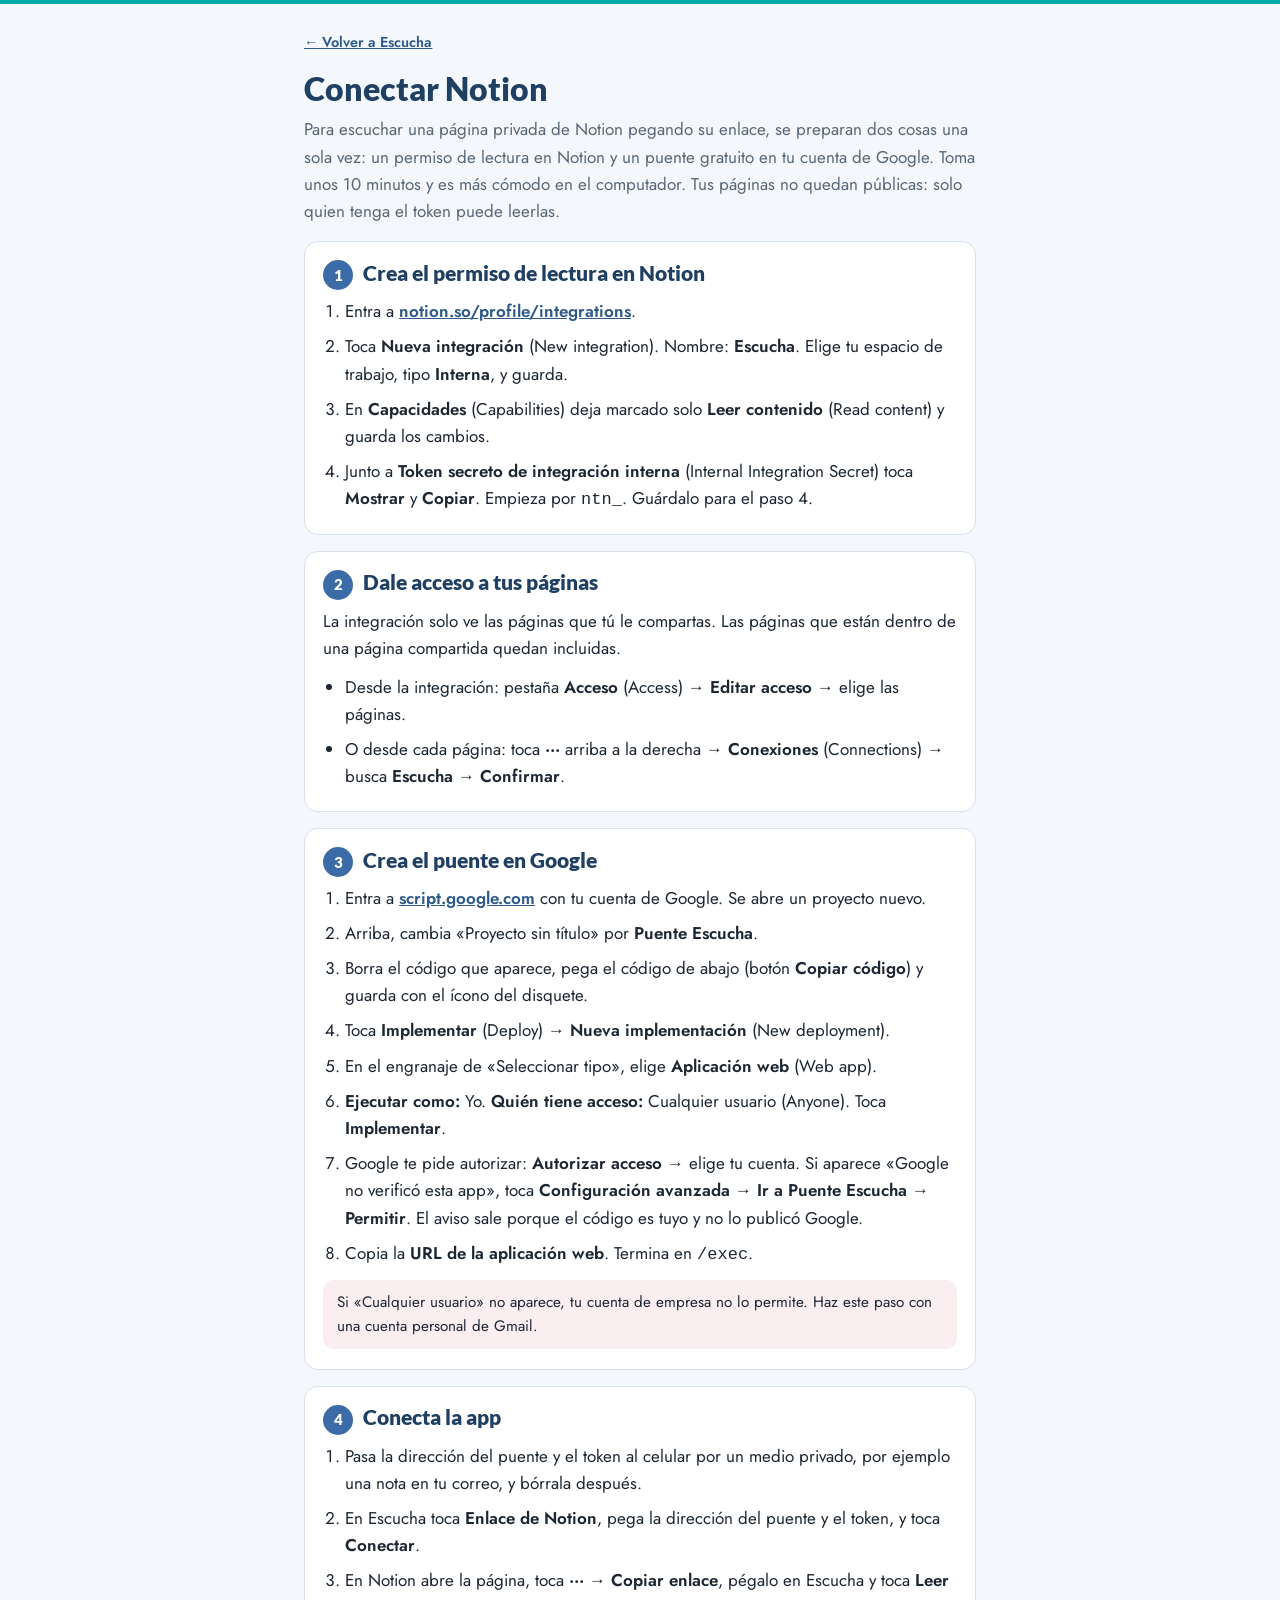
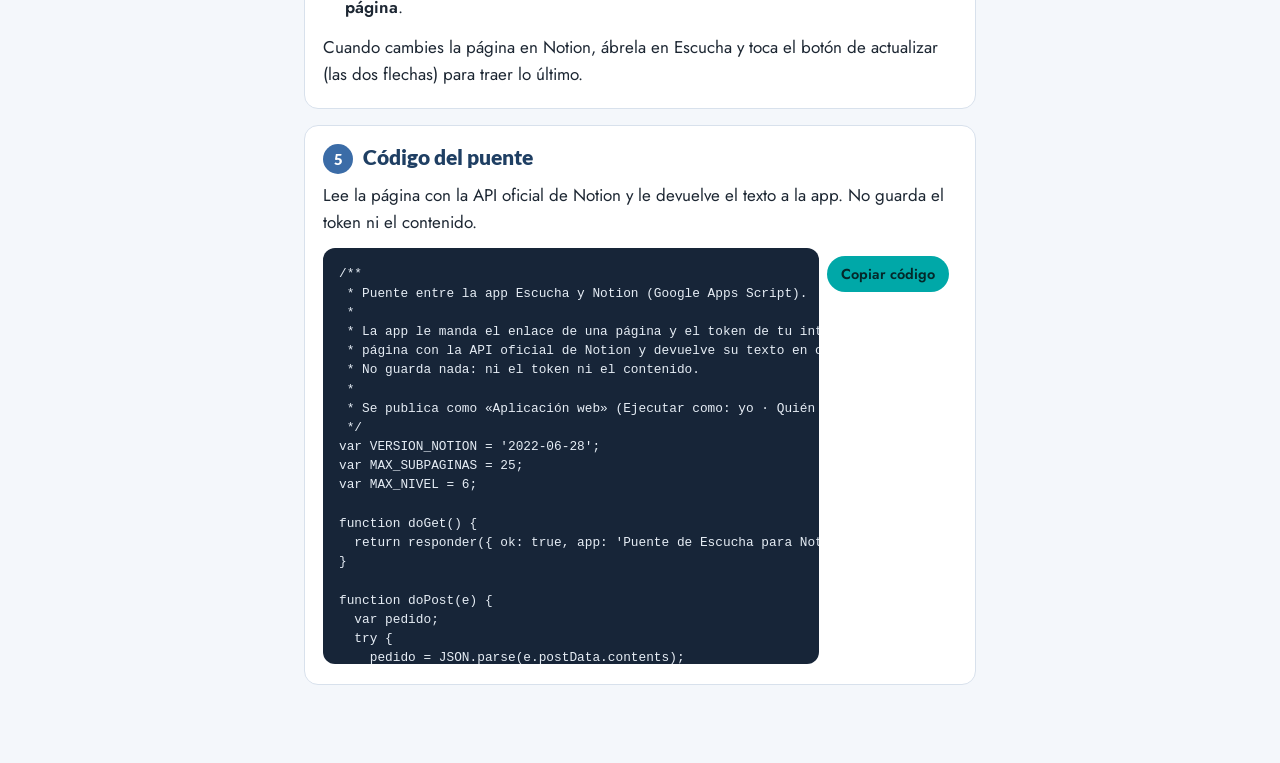
==== notion.html @ 5f9fbf52 "Escuchar páginas de Notion pegando su enlace Botón «Enlace de Notion»: lee páginas privadas con la A" ====
<!doctype html>
<html lang="es">
<head>
<meta charset="utf-8">
<meta name="viewport" content="width=device-width,initial-scale=1,viewport-fit=cover">
<title>Conectar Notion</title>
<meta name="description" content="Cómo conectar Escucha con Notion para escuchar tus páginas pegando su enlace.">
<meta name="theme-color" content="#1f3f63">
<link rel="icon" href="iconos/favicon-64.png" type="image/png">
<link rel="stylesheet" href="fuentes/fuentes.css">
<style>
/* Layout: una columna de lectura con pasos numerados (es un procedimiento en orden) y el código al final. */
:root {
  --azul: #3b6ca7;
  --azul-hondo: #1f3f63;
  --turquesa: #00a8a8;
  --fondo: #f4f7fb;
  --superficie: #ffffff;
  --texto: #1d2733;
  --texto-2: #586779;
  --titulo: #1f3f63;
  --enlace: #2d5a8a;
  --borde: #d8e1ec;
  --nota: #fbeef1;
  --codigo: #172538;
  --codigo-texto: #e6edf5;
  --f-titulo: "Lato", "Helvetica Neue", Arial, sans-serif;
  --f-texto: "Jost", "Century Gothic", "Helvetica Neue", Arial, sans-serif;
  color-scheme: light;
}
@media (prefers-color-scheme: dark) {
  :root {
    --fondo: #0f1a27;
    --superficie: #172538;
    --texto: #e6edf5;
    --texto-2: #9fb1c5;
    --titulo: #c3d3e6;
    --enlace: #9fc0e8;
    --borde: #2a3d56;
    --nota: #3a2630;
    --codigo: #0b131d;
    color-scheme: dark;
  }
}
* { box-sizing: border-box; }
body { margin: 0; background: var(--fondo); color: var(--texto); font-family: var(--f-texto); font-size: 1.0625rem; line-height: 1.6; }
.franja { height: 4px; background: var(--turquesa); }
main { max-width: 44rem; margin: 0 auto; padding: 24px 16px 64px; }
h1, h2 { font-family: var(--f-titulo); color: var(--titulo); text-wrap: balance; line-height: 1.2; }
h1 { font-weight: 900; font-size: 2rem; margin: 8px 0 8px; }
h2 { font-weight: 900; font-size: 1.3rem; margin: 0 0 8px; }
p { margin: 0 0 12px; }
a { color: var(--enlace); font-weight: 600; }
.volver { display: inline-block; margin-bottom: 8px; font-size: 0.9rem; }
.intro { color: var(--texto-2); }
.paso { background: var(--superficie); border: 1px solid var(--borde); border-radius: 14px; padding: 18px 18px 8px; margin: 16px 0; }
.paso h2 { display: flex; gap: 10px; align-items: baseline; }
.paso h2 span { flex: none; display: inline-grid; place-items: center; width: 30px; height: 30px; border-radius: 50%; background: var(--azul); color: #ffffff; font-size: 0.95rem; }
ol, ul { margin: 0 0 12px; padding-left: 1.3em; }
li { margin-bottom: 8px; }
b { font-weight: 600; }
.nota { background: var(--nota); border-radius: 10px; padding: 10px 14px; font-size: 0.95rem; margin: 0 0 12px; }
.codigo-caja { position: relative; margin: 8px 0 12px; }
pre { margin: 0; background: var(--codigo); color: var(--codigo-texto); border-radius: 12px; padding: 16px; overflow: auto; max-height: 26rem; font: 0.8rem/1.5 ui-monospace, "SF Mono", Menlo, Consolas, monospace; }
.copiar { position: sticky; top: 8px; float: right; margin: 8px; border: 0; border-radius: 999px; padding: 8px 14px; background: var(--turquesa); color: #04282a; font: 600 0.9rem var(--f-texto); cursor: pointer; }
:focus-visible { outline: 3px solid var(--turquesa); outline-offset: 2px; }
</style>
</head>
<body>
<div class="franja"></div>
<main>
  <a class="volver" href="./">← Volver a Escucha</a>
  <h1>Conectar Notion</h1>
  <p class="intro">Para escuchar una página privada de Notion pegando su enlace, se preparan dos cosas una sola vez: un permiso de lectura en Notion y un puente gratuito en tu cuenta de Google. Toma unos 10 minutos y es más cómodo en el computador. Tus páginas no quedan públicas: solo quien tenga el token puede leerlas.</p>

  <section class="paso">
    <h2><span>1</span>Crea el permiso de lectura en Notion</h2>
    <ol>
      <li>Entra a <a href="https://www.notion.so/profile/integrations" target="_blank" rel="noopener">notion.so/profile/integrations</a>.</li>
      <li>Toca <b>Nueva integración</b> (New integration). Nombre: <b>Escucha</b>. Elige tu espacio de trabajo, tipo <b>Interna</b>, y guarda.</li>
      <li>En <b>Capacidades</b> (Capabilities) deja marcado solo <b>Leer contenido</b> (Read content) y guarda los cambios.</li>
      <li>Junto a <b>Token secreto de integración interna</b> (Internal Integration Secret) toca <b>Mostrar</b> y <b>Copiar</b>. Empieza por <code>ntn_</code>. Guárdalo para el paso 4.</li>
    </ol>
  </section>

  <section class="paso">
    <h2><span>2</span>Dale acceso a tus páginas</h2>
    <p>La integración solo ve las páginas que tú le compartas. Las páginas que están dentro de una página compartida quedan incluidas.</p>
    <ul>
      <li>Desde la integración: pestaña <b>Acceso</b> (Access) → <b>Editar acceso</b> → elige las páginas.</li>
      <li>O desde cada página: toca <b>···</b> arriba a la derecha → <b>Conexiones</b> (Connections) → busca <b>Escucha</b> → <b>Confirmar</b>.</li>
    </ul>
  </section>

  <section class="paso">
    <h2><span>3</span>Crea el puente en Google</h2>
    <ol>
      <li>Entra a <a href="https://script.google.com/home/projects/create" target="_blank" rel="noopener">script.google.com</a> con tu cuenta de Google. Se abre un proyecto nuevo.</li>
      <li>Arriba, cambia «Proyecto sin título» por <b>Puente Escucha</b>.</li>
      <li>Borra el código que aparece, pega el código de abajo (botón <b>Copiar código</b>) y guarda con el ícono del disquete.</li>
      <li>Toca <b>Implementar</b> (Deploy) → <b>Nueva implementación</b> (New deployment).</li>
      <li>En el engranaje de «Seleccionar tipo», elige <b>Aplicación web</b> (Web app).</li>
      <li><b>Ejecutar como:</b> Yo. <b>Quién tiene acceso:</b> Cualquier usuario (Anyone). Toca <b>Implementar</b>.</li>
      <li>Google te pide autorizar: <b>Autorizar acceso</b> → elige tu cuenta. Si aparece «Google no verificó esta app», toca <b>Configuración avanzada</b> → <b>Ir a Puente Escucha</b> → <b>Permitir</b>. El aviso sale porque el código es tuyo y no lo publicó Google.</li>
      <li>Copia la <b>URL de la aplicación web</b>. Termina en <code>/exec</code>.</li>
    </ol>
    <p class="nota">Si «Cualquier usuario» no aparece, tu cuenta de empresa no lo permite. Haz este paso con una cuenta personal de Gmail.</p>
  </section>

  <section class="paso">
    <h2><span>4</span>Conecta la app</h2>
    <ol>
      <li>Pasa la dirección del puente y el token al celular por un medio privado, por ejemplo una nota en tu correo, y bórrala después.</li>
      <li>En Escucha toca <b>Enlace de Notion</b>, pega la dirección del puente y el token, y toca <b>Conectar</b>.</li>
      <li>En Notion abre la página, toca <b>···</b> → <b>Copiar enlace</b>, pégalo en Escucha y toca <b>Leer página</b>.</li>
    </ol>
    <p>Cuando cambies la página en Notion, ábrela en Escucha y toca el botón de actualizar (las dos flechas) para traer lo último.</p>
  </section>

  <section class="paso">
    <h2><span>5</span>Código del puente</h2>
    <p>Lee la página con la API oficial de Notion y le devuelve el texto a la app. No guarda el token ni el contenido.</p>
    <div class="codigo-caja">
      <button class="copiar" id="copiar" type="button">Copiar código</button>
      <pre id="codigo">/**
 * Puente entre la app Escucha y Notion (Google Apps Script).
 *
 * La app le manda el enlace de una página y el token de tu integración de Notion; el puente lee la
 * página con la API oficial de Notion y devuelve su texto en orden (títulos, párrafos, listas, tablas).
 * No guarda nada: ni el token ni el contenido.
 *
 * Se publica como «Aplicación web» (Ejecutar como: yo · Quién tiene acceso: cualquier usuario).
 */
var VERSION_NOTION = &#x27;2022-06-28&#x27;;
var MAX_SUBPAGINAS = 25;
var MAX_NIVEL = 6;

function doGet() {
  return responder({ ok: true, app: &#x27;Puente de Escucha para Notion&#x27; });
}

function doPost(e) {
  var pedido;
  try {
    pedido = JSON.parse(e.postData.contents);
  } catch (err) {
    return responder({ error: &#x27;pedido&#x27; });
  }
  return responder(atender(pedido));
}

function responder(datos) {
  return ContentService.createTextOutput(JSON.stringify(datos)).setMimeType(ContentService.MimeType.JSON);
}

function atender(pedido) {
  if (!pedido || !pedido.token) return { error: &#x27;token&#x27; };
  var api = crearApi(pedido.token);
  try {
    if (pedido.prueba) {
      var yo = api(&#x27;users/me&#x27;);
      return { ok: true, nombre: yo.name || &#x27;integración&#x27; };
    }
    var id = idDeNotion(pedido.pagina || &#x27;&#x27;);
    if (!id) return { error: &#x27;enlace&#x27; };
    return leerPagina(api, id, !!pedido.subpaginas);
  } catch (err) {
    return { error: err.codigo || &#x27;notion&#x27;, detalle: String(err.message || err) };
  }
}

// Saca el identificador de 32 caracteres de cualquier enlace de Notion
// (notion.so, app.notion.com, notion.site, con o sin título, con ?p= de una página abierta encima).
function idDeNotion(enlace) {
  var texto = String(enlace).trim();
  var encima = texto.match(/[?&amp;]p=([0-9a-f]{32})/i);
  var ruta = texto.split(/[?#]/)[0];
  var todos = ruta.match(/[0-9a-f]{32}|[0-9a-f]{8}-[0-9a-f]{4}-[0-9a-f]{4}-[0-9a-f]{4}-[0-9a-f]{12}/gi);
  var crudo = encima ? encima[1] : todos ? todos[todos.length - 1] : &#x27;&#x27;;
  var h = crudo.replace(/-/g, &#x27;&#x27;).toLowerCase();
  if (h.length !== 32) return &#x27;&#x27;;
  return h.slice(0, 8) + &#x27;-&#x27; + h.slice(8, 12) + &#x27;-&#x27; + h.slice(12, 16) + &#x27;-&#x27; + h.slice(16, 20) + &#x27;-&#x27; + h.slice(20);
}

function crearApi(token) {
  return function (ruta, metodo, cuerpo) {
    var opciones = {
      method: metodo || &#x27;get&#x27;,
      headers: { Authorization: &#x27;Bearer &#x27; + token, &#x27;Notion-Version&#x27;: VERSION_NOTION },
      muteHttpExceptions: true,
    };
    if (cuerpo) {
      opciones.contentType = &#x27;application/json&#x27;;
      opciones.payload = JSON.stringify(cuerpo);
    }
    for (var intento = 0; intento &lt; 4; intento++) {
      var r = UrlFetchApp.fetch(&#x27;https://api.notion.com/v1/&#x27; + ruta, opciones);
      var codigo = r.getResponseCode();
      if (codigo === 429 || codigo &gt;= 500) {
        Utilities.sleep(800 * (intento + 1));
        continue;
      }
      var datos = JSON.parse(r.getContentText() || &#x27;{}&#x27;);
      if (codigo &gt;= 400) {
        var error = new Error(datos.message || &#x27;Notion respondió &#x27; + codigo);
        error.codigo = traducirError(codigo, datos.code);
        throw error;
      }
      return datos;
    }
    var ocupado = new Error(&#x27;Notion está ocupado&#x27;);
    ocupado.codigo = &#x27;ocupado&#x27;;
    throw ocupado;
  };
}

function traducirError(codigo, code) {
  if (codigo === 401 || code === &#x27;unauthorized&#x27;) return &#x27;token&#x27;;
  if (codigo === 404 || code === &#x27;object_not_found&#x27;) return &#x27;sin-acceso&#x27;;
  if (codigo === 403 || code === &#x27;restricted_resource&#x27;) return &#x27;sin-permiso&#x27;;
  if (code === &#x27;validation_error&#x27;) return &#x27;enlace&#x27;;
  return &#x27;notion&#x27;;
}

function leerPagina(api, id, conSubpaginas) {
  var pagina;
  try {
    pagina = api(&#x27;pages/&#x27; + id);
  } catch (err) {
    if (err.codigo !== &#x27;sin-acceso&#x27; &amp;&amp; err.codigo !== &#x27;enlace&#x27;) throw err;
    return leerBaseDeDatos(api, id, err);
  }
  var bloques = [];
  leerHijos(api, id, bloques, { nivel: 0, subpaginas: conSubpaginas, enSubpagina: false, contador: { subpaginas: 0 } });
  return { titulo: tituloDePagina(pagina), bloques: bloques, url: pagina.url };
}

// El enlace puede ser de una base de datos (una tabla de Notion): se leen los nombres de sus filas.
function leerBaseDeDatos(api, id, errorPagina) {
  var base;
  try {
    base = api(&#x27;databases/&#x27; + id);
  } catch (err) {
    throw errorPagina;
  }
  var bloques = [];
  var cursor = null;
  var vueltas = 0;
  do {
    var r = api(&#x27;databases/&#x27; + id + &#x27;/query&#x27;, &#x27;post&#x27;, cursor ? { page_size: 100, start_cursor: cursor } : { page_size: 100 });
    r.results.forEach(function (fila) { poner(bloques, &#x27;li&#x27;, tituloDePagina(fila)); });
    cursor = r.has_more ? r.next_cursor : null;
    vueltas++;
  } while (cursor &amp;&amp; vueltas &lt; 5);
  return { titulo: texto(base.title) || &#x27;Base de datos&#x27;, bloques: bloques, url: base.url };
}

function tituloDePagina(p) {
  var props = (p &amp;&amp; p.properties) || {};
  for (var k in props) {
    if (props[k] &amp;&amp; props[k].type === &#x27;title&#x27;) return texto(props[k].title) || &#x27;Sin título&#x27;;
  }
  return &#x27;Sin título&#x27;;
}

// Las menciones (personas, fechas, páginas) llegan con «@» adelante; se quita para que la voz no diga «arroba».
function texto(rico) {
  return (rico || []).map(function (t) {
    var s = t.plain_text || &#x27;&#x27;;
    return t.type === &#x27;mention&#x27; ? s.replace(/^@/, &#x27;&#x27;) : s;
  }).join(&#x27;&#x27;).trim();
}

function poner(salida, tipo, valor) {
  var limpio = String(valor || &#x27;&#x27;).replace(/\s+/g, &#x27; &#x27;).trim();
  if (/[\p{L}\p{N}]/u.test(limpio)) salida.push({ t: tipo, x: limpio });
}

function leerHijos(api, id, salida, ctx) {
  var cursor = null;
  do {
    var r = api(&#x27;blocks/&#x27; + id + &#x27;/children?page_size=100&#x27; + (cursor ? &#x27;&amp;start_cursor=&#x27; + encodeURIComponent(cursor) : &#x27;&#x27;));
    r.results.forEach(function (b) { convertir(api, b, salida, ctx); });
    cursor = r.has_more ? r.next_cursor : null;
  } while (cursor);
}

function convertir(api, b, salida, ctx) {
  var d = b[b.type] || {};
  var bajar = b.has_children &amp;&amp; ctx.nivel &lt; MAX_NIVEL;
  switch (b.type) {
    case &#x27;heading_1&#x27;:
    case &#x27;heading_2&#x27;:
    case &#x27;heading_3&#x27;:
      poner(salida, &#x27;h&#x27;, texto(d.rich_text));
      break;
    case &#x27;paragraph&#x27;:
    case &#x27;toggle&#x27;:
      poner(salida, &#x27;p&#x27;, texto(d.rich_text));
      break;
    case &#x27;bulleted_list_item&#x27;:
    case &#x27;numbered_list_item&#x27;:
      poner(salida, &#x27;li&#x27;, texto(d.rich_text));
      break;
    case &#x27;to_do&#x27;:
      poner(salida, &#x27;li&#x27;, texto(d.rich_text) + (d.checked ? &#x27; (hecho)&#x27; : &#x27;&#x27;));
      break;
    case &#x27;quote&#x27;:
    case &#x27;callout&#x27;:
      poner(salida, &#x27;q&#x27;, texto(d.rich_text));
      break;
    case &#x27;image&#x27;:
    case &#x27;video&#x27;:
    case &#x27;audio&#x27;:
    case &#x27;file&#x27;:
    case &#x27;pdf&#x27;:
      poner(salida, &#x27;p&#x27;, texto(d.caption));
      break;
    case &#x27;table&#x27;:
      if (b.has_children) leerTabla(api, b.id, salida);
      bajar = false;
      break;
    case &#x27;child_page&#x27;:
      poner(salida, &#x27;h&#x27;, d.title);
      if (ctx.subpaginas &amp;&amp; !ctx.enSubpagina &amp;&amp; ctx.contador.subpaginas &lt; MAX_SUBPAGINAS) {
        ctx.contador.subpaginas++;
        leerHijos(api, b.id, salida, { nivel: ctx.nivel + 1, subpaginas: false, enSubpagina: true, contador: ctx.contador });
      }
      bajar = false;
      break;
    case &#x27;child_database&#x27;:
      poner(salida, &#x27;h&#x27;, d.title);
      bajar = false;
      break;
    case &#x27;code&#x27;:
    case &#x27;equation&#x27;:
    case &#x27;divider&#x27;:
    case &#x27;breadcrumb&#x27;:
    case &#x27;table_of_contents&#x27;:
    case &#x27;bookmark&#x27;:
    case &#x27;embed&#x27;:
    case &#x27;link_preview&#x27;:
    case &#x27;link_to_page&#x27;:
    case &#x27;unsupported&#x27;:
      bajar = false;
      break;
    default:
      // column_list, column, synced_block, template: no tienen texto propio, solo lo que llevan adentro
      break;
  }
  if (bajar) leerHijos(api, b.id, salida, { nivel: ctx.nivel + 1, subpaginas: ctx.subpaginas, enSubpagina: ctx.enSubpagina, contador: ctx.contador });
}

function leerTabla(api, id, salida) {
  var filas = [];
  leerHijosCrudos(api, id, filas);
  filas.forEach(function (fila) {
    var celdas = ((fila.table_row || {}).cells || []).map(texto).filter(function (c) { return c; });
    if (celdas.length) poner(salida, &#x27;p&#x27;, celdas.join(&#x27;, &#x27;) + &#x27;.&#x27;);
  });
}

function leerHijosCrudos(api, id, salida) {
  var cursor = null;
  do {
    var r = api(&#x27;blocks/&#x27; + id + &#x27;/children?page_size=100&#x27; + (cursor ? &#x27;&amp;start_cursor=&#x27; + encodeURIComponent(cursor) : &#x27;&#x27;));
    Array.prototype.push.apply(salida, r.results);
    cursor = r.has_more ? r.next_cursor : null;
  } while (cursor);
}
</pre>
    </div>
  </section>
</main>
<script>
document.getElementById('copiar').addEventListener('click', async () => {
  const boton = document.getElementById('copiar');
  const codigo = document.getElementById('codigo');
  try {
    await navigator.clipboard.writeText(codigo.textContent);
    boton.textContent = 'Copiado ✓';
  } catch (e) {
    const rango = document.createRange();
    rango.selectNodeContents(codigo);
    const sel = getSelection();
    sel.removeAllRanges();
    sel.addRange(rango);
    boton.textContent = 'Seleccionado: cópialo';
  }
  setTimeout(() => { boton.textContent = 'Copiar código'; }, 2500);
});
</script>
</body>
</html>
---- fuentes/fuentes.css ----
/* Lato (títulos) y Jost (texto), copiadas del sistema de diseño */
@font-face {
  font-family: 'Jost';
  font-style: normal;
  font-weight: 400;
  font-display: swap;
  src: url("Jost-latin-ext.woff2") format('woff2');
  unicode-range: U+0100-02BA, U+02BD-02C5, U+02C7-02CC, U+02CE-02D7, U+02DD-02FF, U+0304, U+0308, U+0329, U+1D00-1DBF, U+1E00-1E9F, U+1EF2-1EFF, U+2020, U+20A0-20AB, U+20AD-20C0, U+2113, U+2C60-2C7F, U+A720-A7FF;
}
@font-face {
  font-family: 'Jost';
  font-style: normal;
  font-weight: 400;
  font-display: swap;
  src: url("Jost-latin.woff2") format('woff2');
  unicode-range: U+0000-00FF, U+0131, U+0152-0153, U+02BB-02BC, U+02C6, U+02DA, U+02DC, U+0304, U+0308, U+0329, U+2000-206F, U+20AC, U+2122, U+2191, U+2193, U+2212, U+2215, U+FEFF, U+FFFD;
}
@font-face {
  font-family: 'Jost';
  font-style: normal;
  font-weight: 500;
  font-display: swap;
  src: url("Jost-latin-ext.woff2") format('woff2');
  unicode-range: U+0100-02BA, U+02BD-02C5, U+02C7-02CC, U+02CE-02D7, U+02DD-02FF, U+0304, U+0308, U+0329, U+1D00-1DBF, U+1E00-1E9F, U+1EF2-1EFF, U+2020, U+20A0-20AB, U+20AD-20C0, U+2113, U+2C60-2C7F, U+A720-A7FF;
}
@font-face {
  font-family: 'Jost';
  font-style: normal;
  font-weight: 500;
  font-display: swap;
  src: url("Jost-latin.woff2") format('woff2');
  unicode-range: U+0000-00FF, U+0131, U+0152-0153, U+02BB-02BC, U+02C6, U+02DA, U+02DC, U+0304, U+0308, U+0329, U+2000-206F, U+20AC, U+2122, U+2191, U+2193, U+2212, U+2215, U+FEFF, U+FFFD;
}
@font-face {
  font-family: 'Jost';
  font-style: normal;
  font-weight: 600;
  font-display: swap;
  src: url("Jost-latin-ext.woff2") format('woff2');
  unicode-range: U+0100-02BA, U+02BD-02C5, U+02C7-02CC, U+02CE-02D7, U+02DD-02FF, U+0304, U+0308, U+0329, U+1D00-1DBF, U+1E00-1E9F, U+1EF2-1EFF, U+2020, U+20A0-20AB, U+20AD-20C0, U+2113, U+2C60-2C7F, U+A720-A7FF;
}
@font-face {
  font-family: 'Jost';
  font-style: normal;
  font-weight: 600;
  font-display: swap;
  src: url("Jost-latin.woff2") format('woff2');
  unicode-range: U+0000-00FF, U+0131, U+0152-0153, U+02BB-02BC, U+02C6, U+02DA, U+02DC, U+0304, U+0308, U+0329, U+2000-206F, U+20AC, U+2122, U+2191, U+2193, U+2212, U+2215, U+FEFF, U+FFFD;
}
@font-face {
  font-family: 'Jost';
  font-style: normal;
  font-weight: 700;
  font-display: swap;
  src: url("Jost-latin-ext.woff2") format('woff2');
  unicode-range: U+0100-02BA, U+02BD-02C5, U+02C7-02CC, U+02CE-02D7, U+02DD-02FF, U+0304, U+0308, U+0329, U+1D00-1DBF, U+1E00-1E9F, U+1EF2-1EFF, U+2020, U+20A0-20AB, U+20AD-20C0, U+2113, U+2C60-2C7F, U+A720-A7FF;
}
@font-face {
  font-family: 'Jost';
  font-style: normal;
  font-weight: 700;
  font-display: swap;
  src: url("Jost-latin.woff2") format('woff2');
  unicode-range: U+0000-00FF, U+0131, U+0152-0153, U+02BB-02BC, U+02C6, U+02DA, U+02DC, U+0304, U+0308, U+0329, U+2000-206F, U+20AC, U+2122, U+2191, U+2193, U+2212, U+2215, U+FEFF, U+FFFD;
}
@font-face {
  font-family: 'Lato';
  font-style: normal;
  font-weight: 400;
  font-display: swap;
  src: url("Lato-latin-ext-400.woff2") format('woff2');
  unicode-range: U+0100-02BA, U+02BD-02C5, U+02C7-02CC, U+02CE-02D7, U+02DD-02FF, U+0304, U+0308, U+0329, U+1D00-1DBF, U+1E00-1E9F, U+1EF2-1EFF, U+2020, U+20A0-20AB, U+20AD-20C0, U+2113, U+2C60-2C7F, U+A720-A7FF;
}
@font-face {
  font-family: 'Lato';
  font-style: normal;
  font-weight: 400;
  font-display: swap;
  src: url("Lato-latin-400.woff2") format('woff2');
  unicode-range: U+0000-00FF, U+0131, U+0152-0153, U+02BB-02BC, U+02C6, U+02DA, U+02DC, U+0304, U+0308, U+0329, U+2000-206F, U+20AC, U+2122, U+2191, U+2193, U+2212, U+2215, U+FEFF, U+FFFD;
}
@font-face {
  font-family: 'Lato';
  font-style: normal;
  font-weight: 700;
  font-display: swap;
  src: url("Lato-latin-ext-700.woff2") format('woff2');
  unicode-range: U+0100-02BA, U+02BD-02C5, U+02C7-02CC, U+02CE-02D7, U+02DD-02FF, U+0304, U+0308, U+0329, U+1D00-1DBF, U+1E00-1E9F, U+1EF2-1EFF, U+2020, U+20A0-20AB, U+20AD-20C0, U+2113, U+2C60-2C7F, U+A720-A7FF;
}
@font-face {
  font-family: 'Lato';
  font-style: normal;
  font-weight: 700;
  font-display: swap;
  src: url("Lato-latin-700.woff2") format('woff2');
  unicode-range: U+0000-00FF, U+0131, U+0152-0153, U+02BB-02BC, U+02C6, U+02DA, U+02DC, U+0304, U+0308, U+0329, U+2000-206F, U+20AC, U+2122, U+2191, U+2193, U+2212, U+2215, U+FEFF, U+FFFD;
}
@font-face {
  font-family: 'Lato';
  font-style: normal;
  font-weight: 900;
  font-display: swap;
  src: url("Lato-latin-ext-900.woff2") format('woff2');
  unicode-range: U+0100-02BA, U+02BD-02C5, U+02C7-02CC, U+02CE-02D7, U+02DD-02FF, U+0304, U+0308, U+0329, U+1D00-1DBF, U+1E00-1E9F, U+1EF2-1EFF, U+2020, U+20A0-20AB, U+20AD-20C0, U+2113, U+2C60-2C7F, U+A720-A7FF;
}
@font-face {
  font-family: 'Lato';
  font-style: normal;
  font-weight: 900;
  font-display: swap;
  src: url("Lato-latin-900.woff2") format('woff2');
  unicode-range: U+0000-00FF, U+0131, U+0152-0153, U+02BB-02BC, U+02C6, U+02DA, U+02DC, U+0304, U+0308, U+0329, U+2000-206F, U+20AC, U+2122, U+2191, U+2193, U+2212, U+2215, U+FEFF, U+FFFD;
}
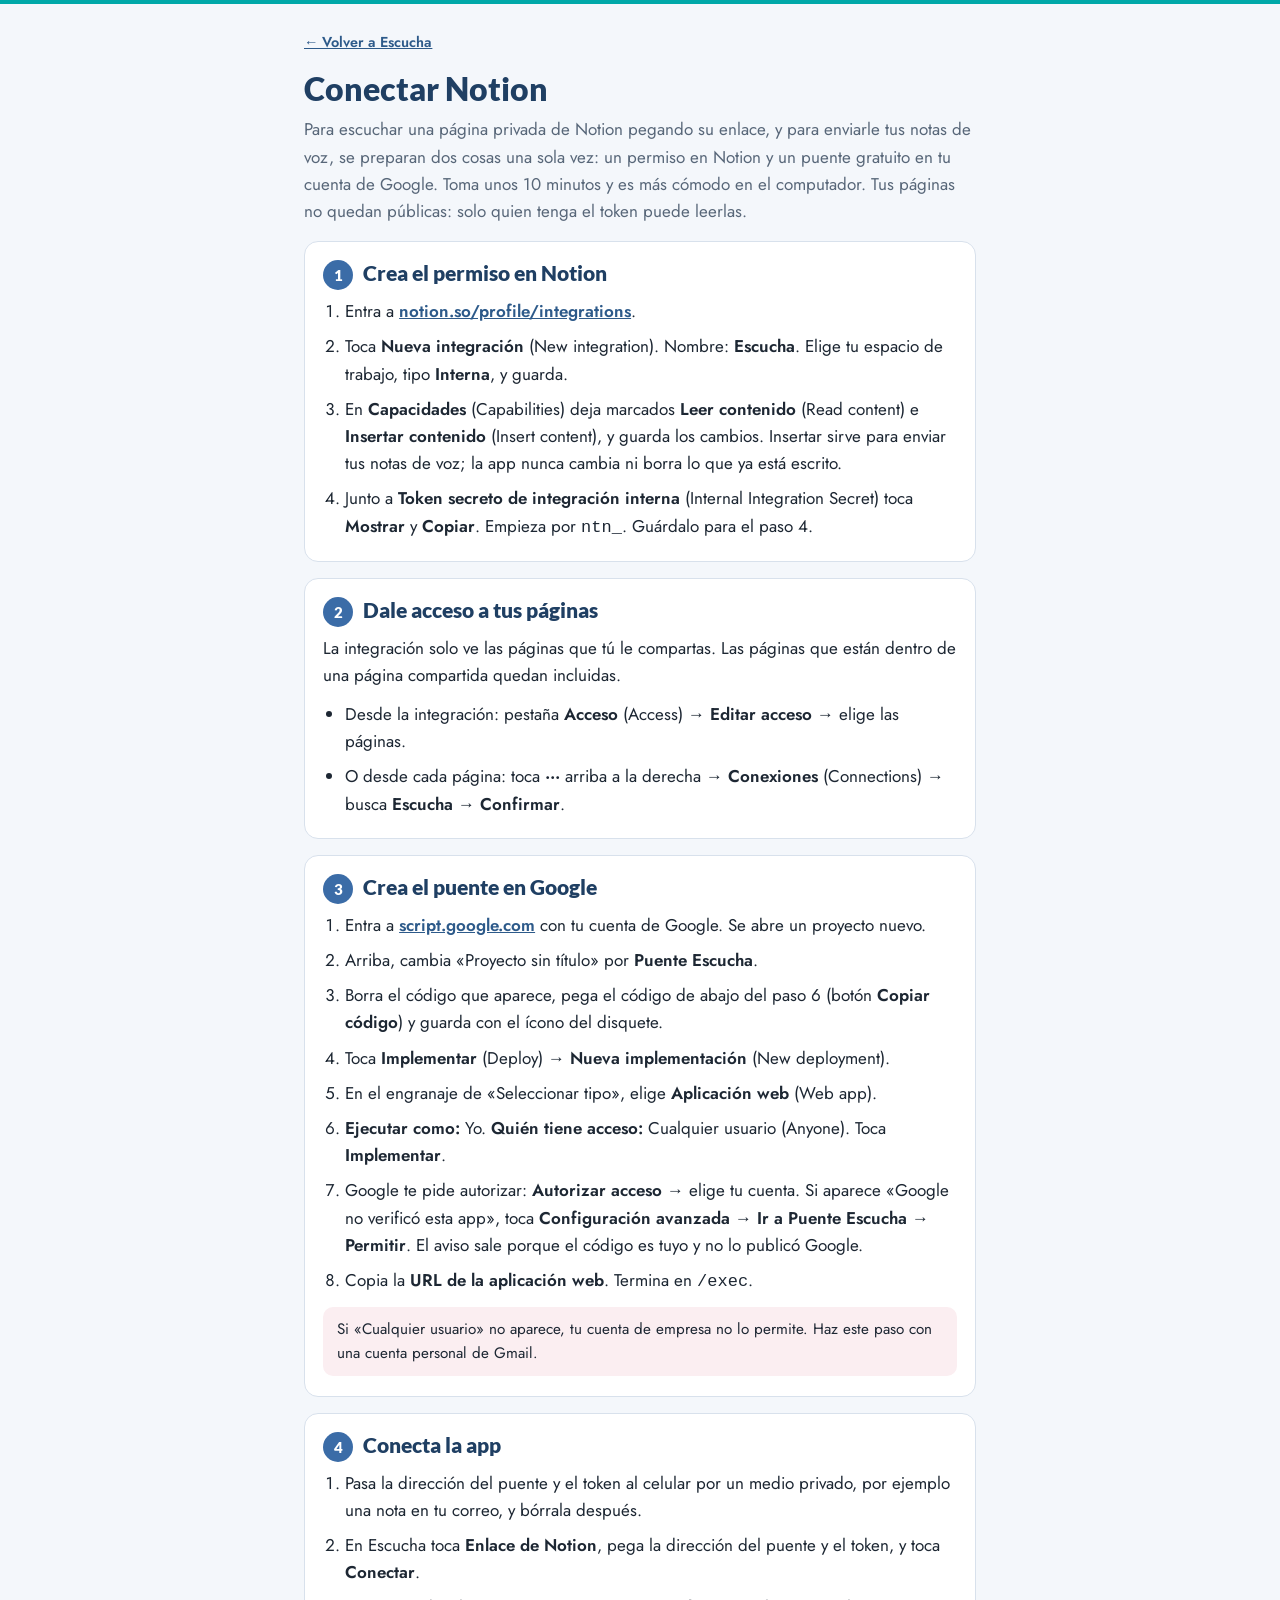
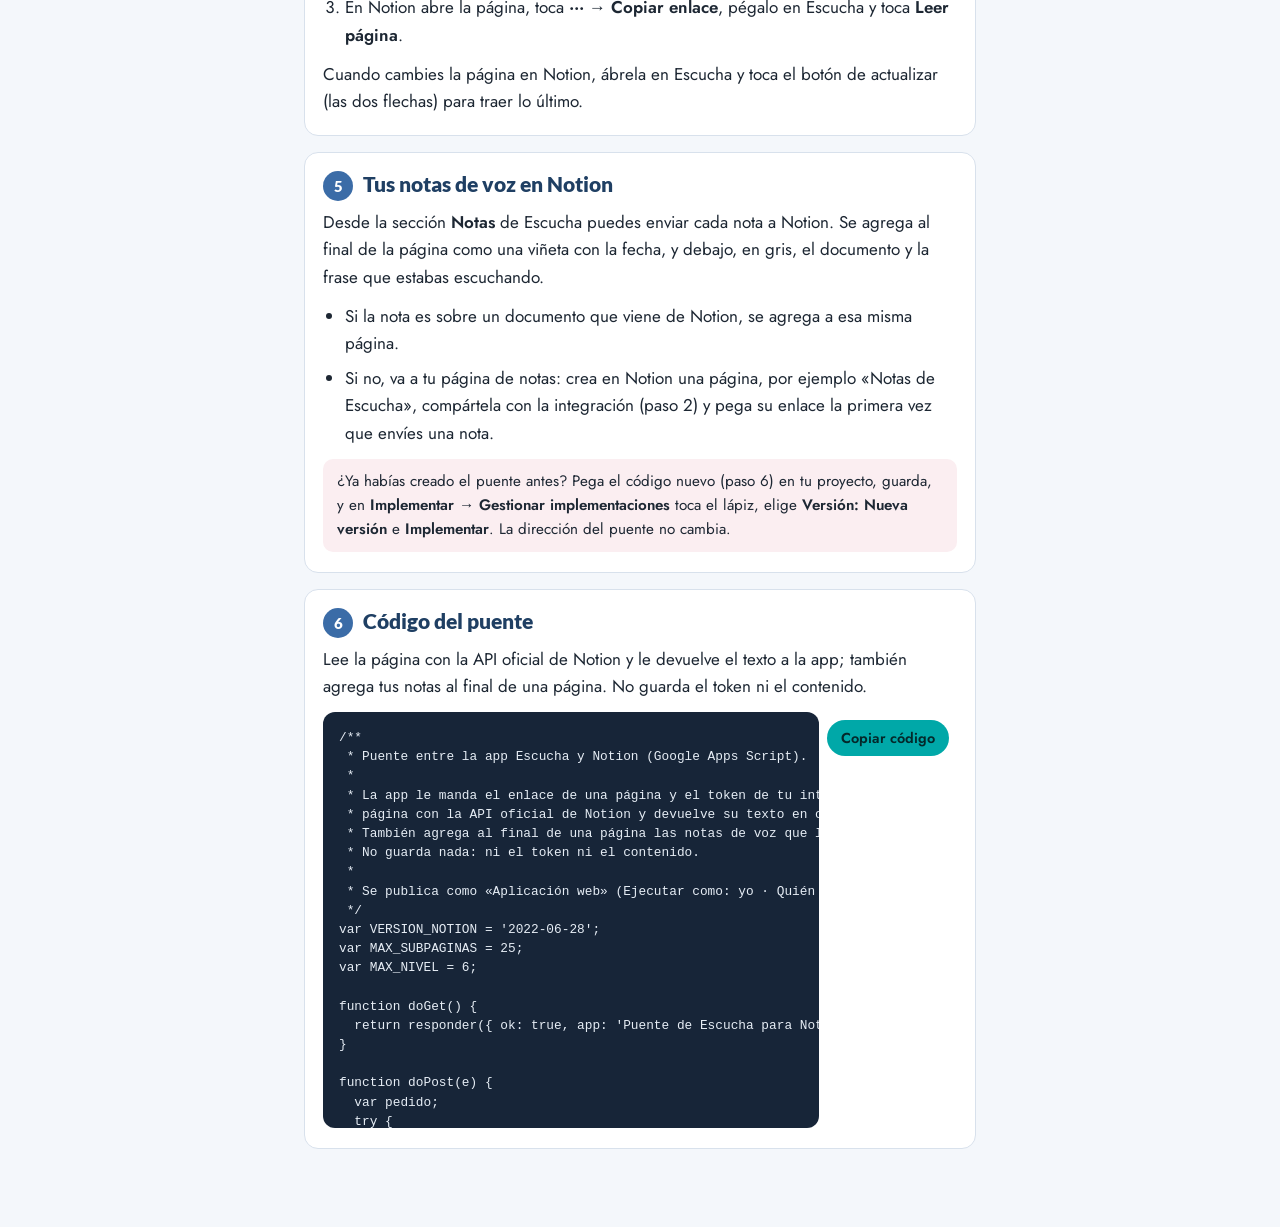
==== commit c7063d78: "Notas de voz mientras escuchas Botón de micrófono en el reproductor: pausa la lectura, convierte lo " ====
--- a/notion.html
+++ b/notion.html
@@ -71,14 +71,14 @@
 <main>
   <a class="volver" href="./">← Volver a Escucha</a>
   <h1>Conectar Notion</h1>
-  <p class="intro">Para escuchar una página privada de Notion pegando su enlace, se preparan dos cosas una sola vez: un permiso de lectura en Notion y un puente gratuito en tu cuenta de Google. Toma unos 10 minutos y es más cómodo en el computador. Tus páginas no quedan públicas: solo quien tenga el token puede leerlas.</p>
-
-  <section class="paso">
-    <h2><span>1</span>Crea el permiso de lectura en Notion</h2>
+  <p class="intro">Para escuchar una página privada de Notion pegando su enlace, y para enviarle tus notas de voz, se preparan dos cosas una sola vez: un permiso en Notion y un puente gratuito en tu cuenta de Google. Toma unos 10 minutos y es más cómodo en el computador. Tus páginas no quedan públicas: solo quien tenga el token puede leerlas.</p>
+
+  <section class="paso">
+    <h2><span>1</span>Crea el permiso en Notion</h2>
     <ol>
       <li>Entra a <a href="https://www.notion.so/profile/integrations" target="_blank" rel="noopener">notion.so/profile/integrations</a>.</li>
       <li>Toca <b>Nueva integración</b> (New integration). Nombre: <b>Escucha</b>. Elige tu espacio de trabajo, tipo <b>Interna</b>, y guarda.</li>
-      <li>En <b>Capacidades</b> (Capabilities) deja marcado solo <b>Leer contenido</b> (Read content) y guarda los cambios.</li>
+      <li>En <b>Capacidades</b> (Capabilities) deja marcados <b>Leer contenido</b> (Read content) e <b>Insertar contenido</b> (Insert content), y guarda los cambios. Insertar sirve para enviar tus notas de voz; la app nunca cambia ni borra lo que ya está escrito.</li>
       <li>Junto a <b>Token secreto de integración interna</b> (Internal Integration Secret) toca <b>Mostrar</b> y <b>Copiar</b>. Empieza por <code>ntn_</code>. Guárdalo para el paso 4.</li>
     </ol>
   </section>
@@ -97,7 +97,7 @@
     <ol>
       <li>Entra a <a href="https://script.google.com/home/projects/create" target="_blank" rel="noopener">script.google.com</a> con tu cuenta de Google. Se abre un proyecto nuevo.</li>
       <li>Arriba, cambia «Proyecto sin título» por <b>Puente Escucha</b>.</li>
-      <li>Borra el código que aparece, pega el código de abajo (botón <b>Copiar código</b>) y guarda con el ícono del disquete.</li>
+      <li>Borra el código que aparece, pega el código de abajo del paso 6 (botón <b>Copiar código</b>) y guarda con el ícono del disquete.</li>
       <li>Toca <b>Implementar</b> (Deploy) → <b>Nueva implementación</b> (New deployment).</li>
       <li>En el engranaje de «Seleccionar tipo», elige <b>Aplicación web</b> (Web app).</li>
       <li><b>Ejecutar como:</b> Yo. <b>Quién tiene acceso:</b> Cualquier usuario (Anyone). Toca <b>Implementar</b>.</li>
@@ -118,8 +118,18 @@
   </section>
 
   <section class="paso">
-    <h2><span>5</span>Código del puente</h2>
-    <p>Lee la página con la API oficial de Notion y le devuelve el texto a la app. No guarda el token ni el contenido.</p>
+    <h2><span>5</span>Tus notas de voz en Notion</h2>
+    <p>Desde la sección <b>Notas</b> de Escucha puedes enviar cada nota a Notion. Se agrega al final de la página como una viñeta con la fecha, y debajo, en gris, el documento y la frase que estabas escuchando.</p>
+    <ul>
+      <li>Si la nota es sobre un documento que viene de Notion, se agrega a esa misma página.</li>
+      <li>Si no, va a tu página de notas: crea en Notion una página, por ejemplo «Notas de Escucha», compártela con la integración (paso 2) y pega su enlace la primera vez que envíes una nota.</li>
+    </ul>
+    <p class="nota">¿Ya habías creado el puente antes? Pega el código nuevo (paso 6) en tu proyecto, guarda, y en <b>Implementar → Gestionar implementaciones</b> toca el lápiz, elige <b>Versión: Nueva versión</b> e <b>Implementar</b>. La dirección del puente no cambia.</p>
+  </section>
+
+  <section class="paso">
+    <h2><span>6</span>Código del puente</h2>
+    <p>Lee la página con la API oficial de Notion y le devuelve el texto a la app; también agrega tus notas al final de una página. No guarda el token ni el contenido.</p>
     <div class="codigo-caja">
       <button class="copiar" id="copiar" type="button">Copiar código</button>
       <pre id="codigo">/**
@@ -127,6 +137,7 @@
  *
  * La app le manda el enlace de una página y el token de tu integración de Notion; el puente lee la
  * página con la API oficial de Notion y devuelve su texto en orden (títulos, párrafos, listas, tablas).
+ * También agrega al final de una página las notas de voz que le envíes desde la app.
  * No guarda nada: ni el token ni el contenido.
  *
  * Se publica como «Aplicación web» (Ejecutar como: yo · Quién tiene acceso: cualquier usuario).
@@ -161,6 +172,7 @@
       var yo = api(&#x27;users/me&#x27;);
       return { ok: true, nombre: yo.name || &#x27;integración&#x27; };
     }
+    if (pedido.anexar) return anexarNotas(api, pedido.anexar);
     var id = idDeNotion(pedido.pagina || &#x27;&#x27;);
     if (!id) return { error: &#x27;enlace&#x27; };
     return leerPagina(api, id, !!pedido.subpaginas);
@@ -360,6 +372,43 @@
   });
 }
 
+// Agrega las notas al final de la página: una viñeta por nota (fecha en negrita y el texto)
+// y debajo, en gris, el documento y la frase que se estaba escuchando.
+function anexarNotas(api, pedido) {
+  var id = idDeNotion(pedido.pagina || &#x27;&#x27;);
+  if (!id) return { error: &#x27;enlace&#x27; };
+  var bloques = (pedido.notas || []).map(bloqueDeNota);
+  for (var i = 0; i &lt; bloques.length; i += 50) {
+    api(&#x27;blocks/&#x27; + id + &#x27;/children&#x27;, &#x27;patch&#x27;, { children: bloques.slice(i, i + 50) });
+  }
+  return { ok: true, enviadas: bloques.length };
+}
+
+function trozosDeTexto(texto, estilo) {
+  var partes = [];
+  var limpio = String(texto || &#x27;&#x27;);
+  for (var i = 0; i &lt; limpio.length &amp;&amp; partes.length &lt; 90; i += 1900) {
+    var parte = { type: &#x27;text&#x27;, text: { content: limpio.slice(i, i + 1900) } };
+    if (estilo) parte.annotations = estilo;
+    partes.push(parte);
+  }
+  return partes;
+}
+
+function bloqueDeNota(nota) {
+  var texto = [].concat(trozosDeTexto(String(nota.fecha || &#x27;&#x27;) + &#x27; · &#x27;, { bold: true }), trozosDeTexto(nota.texto));
+  var bloque = { object: &#x27;block&#x27;, type: &#x27;bulleted_list_item&#x27;, bulleted_list_item: { rich_text: texto } };
+  var sobre = nota.documento ? &#x27;Escuchando «&#x27; + nota.documento + &#x27;»&#x27; + (nota.contexto ? &#x27;: «&#x27; + String(nota.contexto).slice(0, 400) + &#x27;»&#x27; : &#x27;&#x27;) : &#x27;&#x27;;
+  if (sobre) {
+    bloque.bulleted_list_item.children = [{
+      object: &#x27;block&#x27;,
+      type: &#x27;paragraph&#x27;,
+      paragraph: { rich_text: trozosDeTexto(sobre, { italic: true, color: &#x27;gray&#x27; }) },
+    }];
+  }
+  return bloque;
+}
+
 function leerHijosCrudos(api, id, salida) {
   var cursor = null;
   do {
